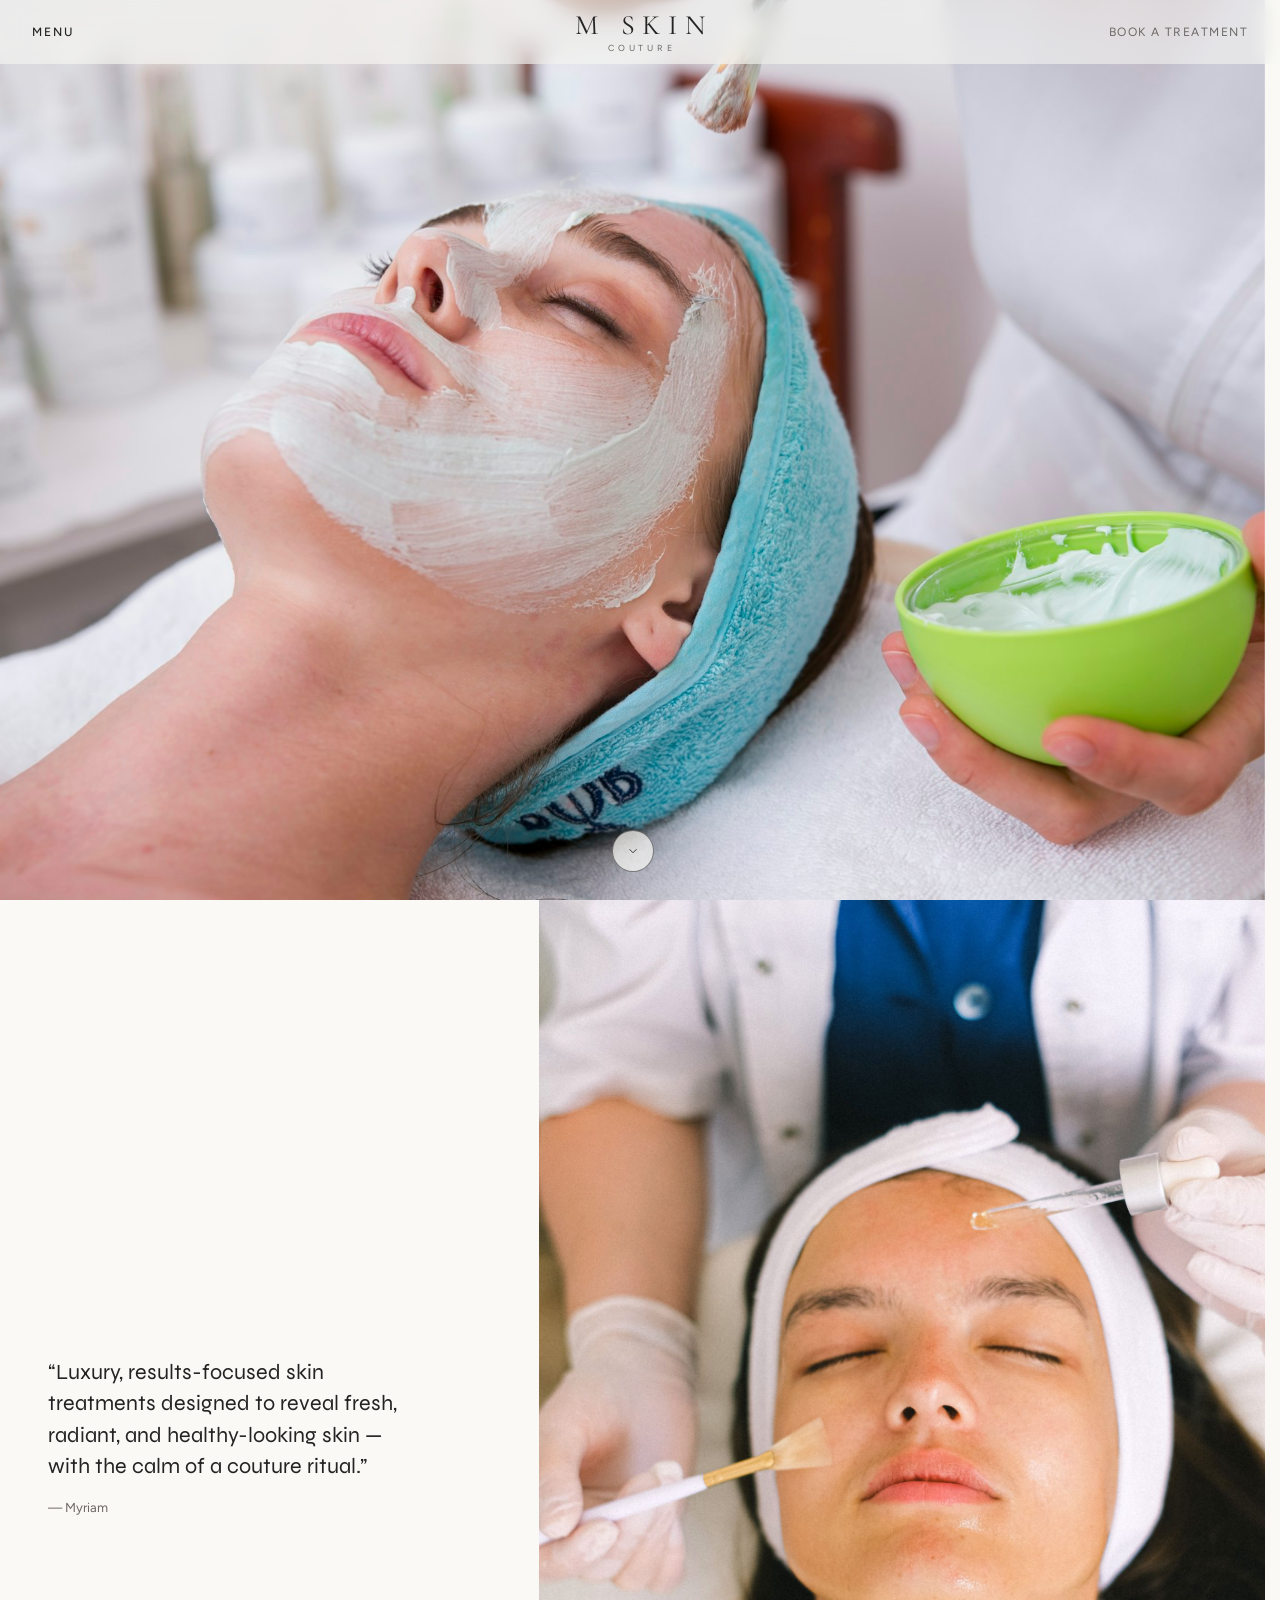
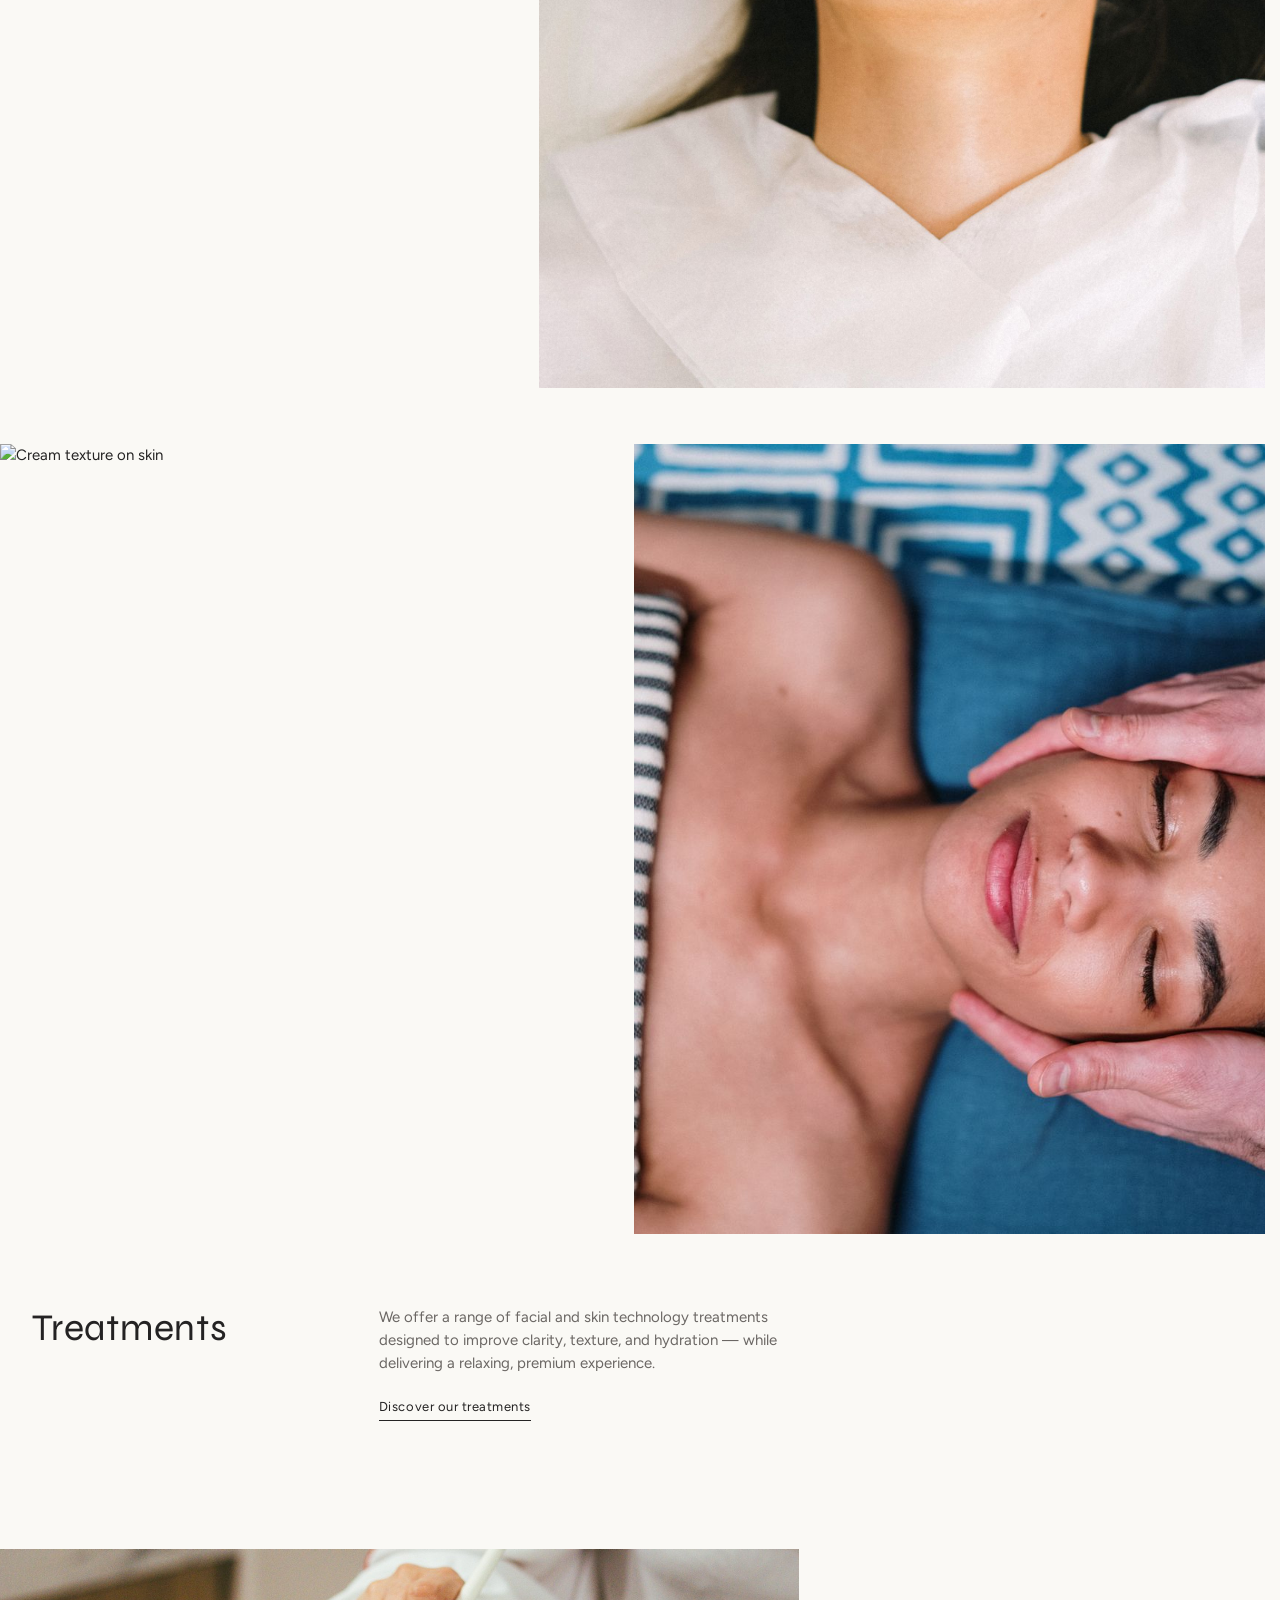
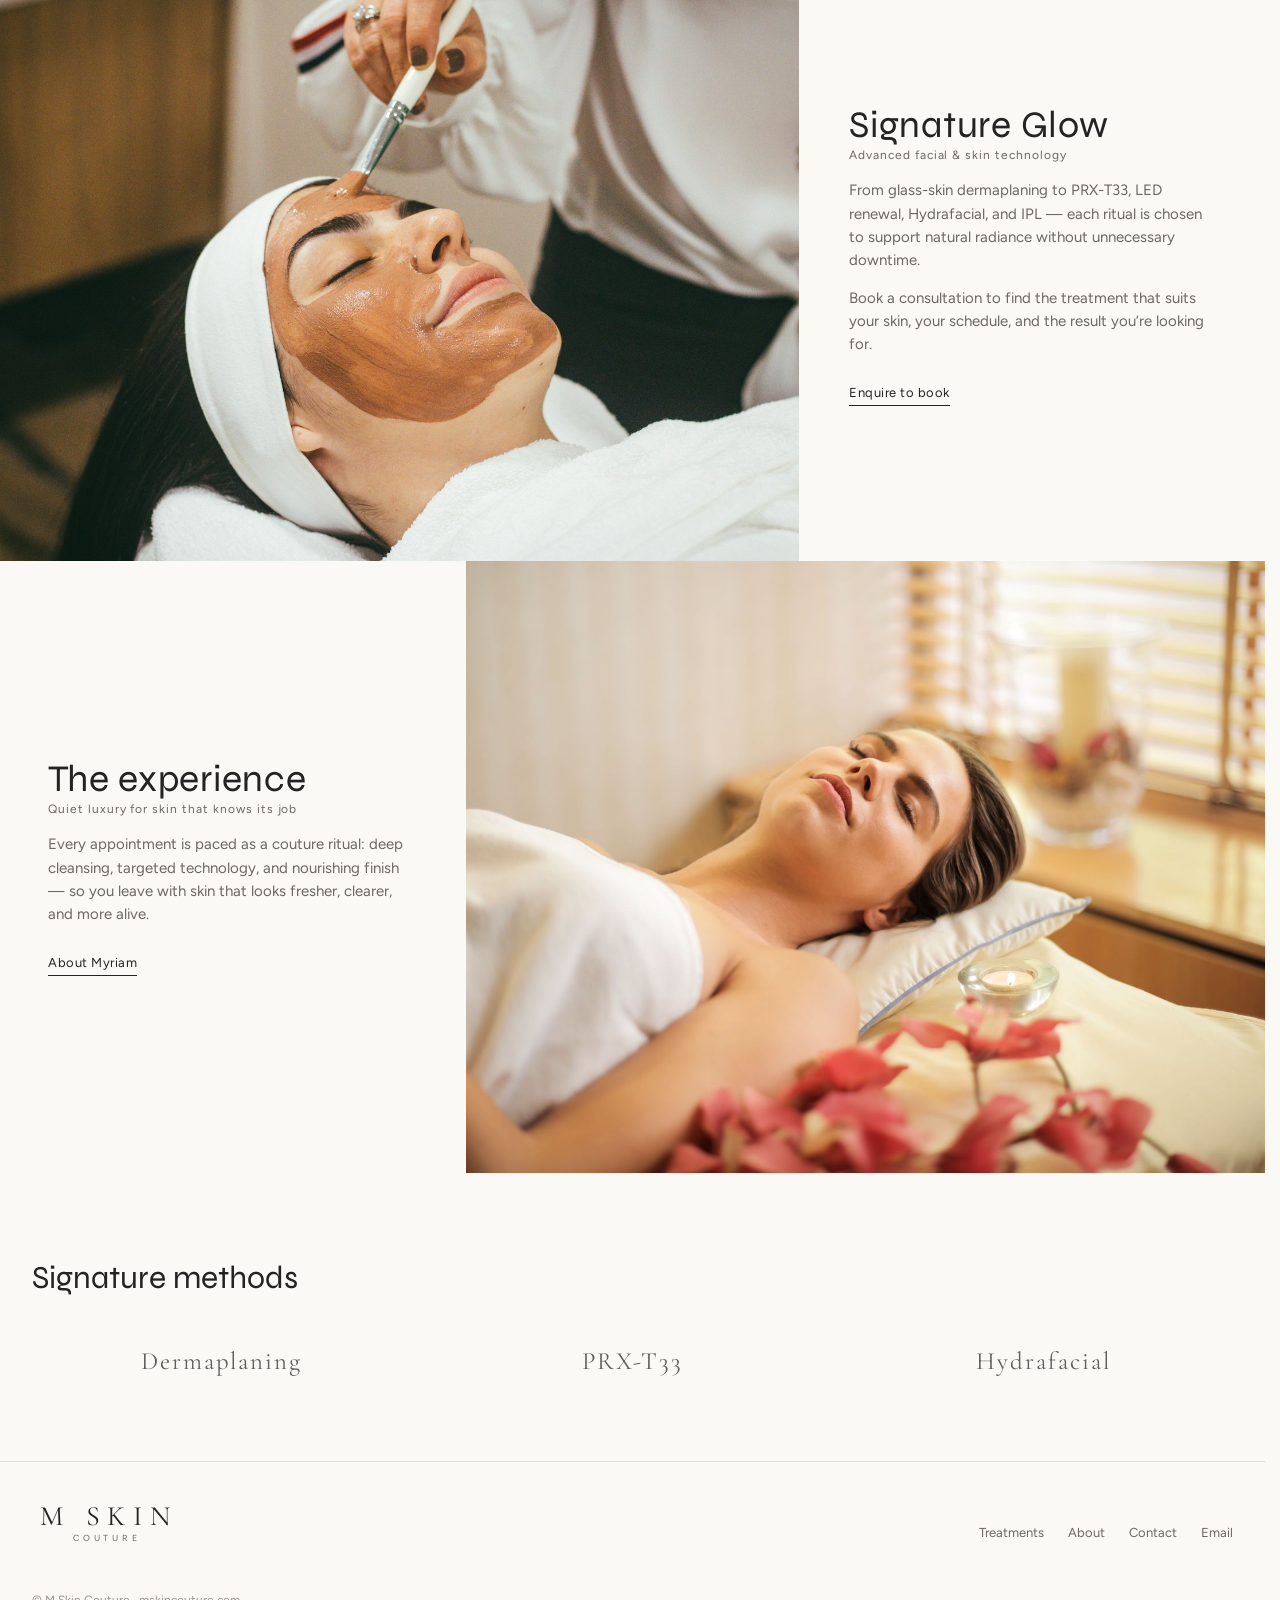
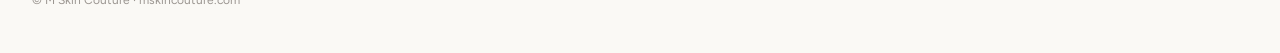
==== index.html @ b3791179 "Build M Skin Couture site inspired by Minimal by Hadda Editorial multi-page site for Myriam’s treatm" ====
<!DOCTYPE html>
<html lang="en">
  <head>
    <meta charset="utf-8" />
    <meta name="viewport" content="width=device-width, initial-scale=1" />
    <title>M Skin Couture — Signature Glow & Skin Rejuvenation</title>
    <meta
      name="description"
      content="Luxury, results-focused skin treatments by Myriam. Advanced facial and skin technology for fresh, radiant, healthy-looking skin."
    />
    <link rel="preconnect" href="https://fonts.googleapis.com" />
    <link rel="preconnect" href="https://fonts.gstatic.com" crossorigin />
    <link
      href="https://fonts.googleapis.com/css2?family=Cormorant+Garamond:wght@400;500&family=Figtree:wght@300;400;500;600&family=Syne:wght@400;500&display=swap"
      rel="stylesheet"
    />
    <link rel="stylesheet" href="/css/styles.css" />
  </head>
  <body data-page="home">
    <header class="site-header is-over-hero">
      <div class="header-left">
        <button class="menu-toggle" type="button" aria-expanded="false" aria-controls="site-nav">
          Menu
        </button>
      </div>
      <a class="logo" href="/" aria-label="M Skin Couture home">
        <span class="logo-main">M Skin</span>
        <span class="logo-sub">Couture</span>
      </a>
      <div class="header-right">
        <a class="header-link" href="/contact.html">Book <span>a treatment</span></a>
      </div>
    </header>

    <nav id="site-nav" class="nav-overlay" aria-label="Primary">
      <ul class="nav-list">
        <li><a href="/treatments.html">Treatments</a></li>
        <li><a href="/about.html">About</a></li>
        <li><a href="/contact.html">Bookings and Contact</a></li>
      </ul>
    </nav>

    <main>
      <section class="hero" aria-label="Hero">
        <div class="hero-media">
          <img
            src="/images/hero.jpg"
            alt="Facial mask treatment in soft natural light"
            width="1800"
            height="1200"
            fetchpriority="high"
          />
        </div>
        <a class="hero-scroll" href="#intro" aria-label="Scroll to content">
          <svg viewBox="0 0 24 24" fill="none" stroke="currentColor" stroke-width="1.5" aria-hidden="true">
            <path d="M6 9l6 6 6-6" />
          </svg>
        </a>
      </section>

      <section id="intro" class="split-quote">
        <div class="quote-panel reveal">
          <p class="quote-text">
            “Luxury, results-focused skin treatments designed to reveal fresh, radiant, and
            healthy-looking skin — with the calm of a couture ritual.”
          </p>
          <p class="quote-attr">— Myriam</p>
        </div>
        <div class="media-panel">
          <img src="/images/duo-a.jpg" alt="Serum and brush facial treatment" width="1600" height="2400" loading="lazy" />
        </div>
      </section>

      <section class="section-tight">
        <div class="duo reveal">
          <img src="/images/duo-b.jpg" alt="Cream texture on skin" width="1600" height="2397" loading="lazy" />
          <img src="/images/massage-face.jpg" alt="Facial massage close-up" width="1600" height="1067" loading="lazy" />
        </div>
        <div class="promo-text">
          <h2 class="reveal">Treatments</h2>
          <div class="promo-copy reveal reveal-delay-1">
            <p>
              We offer a range of facial and skin technology treatments designed to improve clarity,
              texture, and hydration — while delivering a relaxing, premium experience.
            </p>
            <a class="text-link" href="/treatments.html">Discover our treatments</a>
          </div>
        </div>
      </section>

      <section class="feature-row">
        <div class="media-fill">
          <img src="/images/peel.jpg" alt="Glow facial mask application" width="1600" height="1067" loading="lazy" />
        </div>
        <div class="feature-copy reveal">
          <h2 class="section-title">Signature Glow</h2>
          <p class="feature-kicker">Advanced facial &amp; skin technology</p>
          <p>
            From glass-skin dermaplaning to PRX-T33, LED renewal, Hydrafacial, and IPL — each ritual
            is chosen to support natural radiance without unnecessary downtime.
          </p>
          <p>
            Book a consultation to find the treatment that suits your skin, your schedule, and the
            result you’re looking for.
          </p>
          <a class="text-link" href="/contact.html">Enquire to book</a>
        </div>
      </section>

      <section class="feature-row reverse">
        <div class="feature-copy reveal">
          <h2 class="section-title">The experience</h2>
          <p class="feature-kicker">Quiet luxury for skin that knows its job</p>
          <p>
            Every appointment is paced as a couture ritual: deep cleansing, targeted technology, and
            nourishing finish — so you leave with skin that looks fresher, clearer, and more alive.
          </p>
          <a class="text-link" href="/about.html">About Myriam</a>
        </div>
        <div class="media-fill">
          <img src="/images/calm.jpg" alt="Relaxed moment before treatment" width="1600" height="1067" loading="lazy" />
        </div>
      </section>

      <section class="as-seen">
        <h2 class="reveal">Signature methods</h2>
        <div class="press-row reveal reveal-delay-1">
          <div class="press-item">Dermaplaning</div>
          <div class="press-item">PRX-T33</div>
          <div class="press-item">Hydrafacial</div>
        </div>
      </section>
    </main>

    <footer class="site-footer">
      <a class="logo" href="/">
        <span class="logo-main">M Skin</span>
        <span class="logo-sub">Couture</span>
      </a>
      <div class="footer-links">
        <a href="/treatments.html">Treatments</a>
        <a href="/about.html">About</a>
        <a href="/contact.html">Contact</a>
        <a href="mailto:myriam.bentaou@hotmail.co.uk">Email</a>
      </div>
      <p class="footer-note">© M Skin Couture · mskincouture.com</p>
    </footer>

    <script src="/js/main.js"></script>
  </body>
</html>
---- css/styles.css ----
/* M Skin Couture — editorial luxury, inspired by Minimal by Hadda */

:root {
  --bg: #faf9f5;
  --bg-soft: #f3f1eb;
  --ink: #242323;
  --ink-muted: #6b6764;
  --ink-faint: #9a9590;
  --line: rgba(36, 35, 35, 0.12);
  --champagne: #b8a590;
  --header-h: 64px;
  --page-pad: clamp(1.25rem, 3vw, 2rem);
  --ease: cubic-bezier(0.22, 1, 0.36, 1);
  --font-display: "Syne", system-ui, sans-serif;
  --font-body: "Figtree", system-ui, sans-serif;
  --font-logo: "Cormorant Garamond", Georgia, serif;
}

*,
*::before,
*::after {
  box-sizing: border-box;
}

html {
  scroll-behavior: smooth;
  scrollbar-gutter: stable;
}

body {
  margin: 0;
  min-height: 100svh;
  display: flex;
  flex-direction: column;
  background: var(--bg);
  color: var(--ink);
  font-family: var(--font-body);
  font-weight: 400;
  font-size: 15px;
  line-height: 1.55;
  -webkit-font-smoothing: antialiased;
  text-rendering: optimizeLegibility;
}

main {
  flex: 1;
}

img {
  display: block;
  max-width: 100%;
  height: auto;
}

a {
  color: inherit;
  text-decoration: none;
}

button {
  font: inherit;
  color: inherit;
  background: none;
  border: 0;
  padding: 0;
  cursor: pointer;
}

ul {
  list-style: none;
  margin: 0;
  padding: 0;
}

.sr-only {
  position: absolute;
  width: 1px;
  height: 1px;
  padding: 0;
  margin: -1px;
  overflow: hidden;
  clip: rect(0, 0, 0, 0);
  border: 0;
}

/* —— Header —— */
.site-header {
  position: fixed;
  inset: 0 0 auto;
  z-index: 100;
  height: var(--header-h);
  display: grid;
  grid-template-columns: 1fr auto 1fr;
  align-items: center;
  padding: 0 var(--page-pad);
  background: rgba(250, 249, 245, 0.88);
  backdrop-filter: blur(10px);
  -webkit-backdrop-filter: blur(10px);
  transition: background 0.4s var(--ease), box-shadow 0.4s var(--ease);
}

.site-header.is-over-hero {
  background: rgba(250, 249, 245, 0.55);
}

.header-left {
  justify-self: start;
}

.header-right {
  justify-self: end;
  display: flex;
  align-items: center;
  gap: 1rem;
}

.menu-toggle {
  font-size: 12px;
  letter-spacing: 0.18em;
  text-transform: uppercase;
  font-weight: 500;
  transition: opacity 0.25s;
}

.menu-toggle:hover {
  opacity: 0.55;
}

.logo {
  display: flex;
  flex-direction: column;
  align-items: center;
  text-align: center;
  line-height: 1;
}

.logo-main {
  font-family: var(--font-logo);
  font-size: clamp(1.35rem, 2.4vw, 1.75rem);
  font-weight: 400;
  letter-spacing: 0.28em;
  text-indent: 0.28em;
  text-transform: uppercase;
}

.logo-sub {
  font-family: var(--font-body);
  font-size: 0.55rem;
  letter-spacing: 0.42em;
  text-indent: 0.42em;
  text-transform: uppercase;
  margin-top: 0.28rem;
  color: var(--ink-muted);
}

.header-link {
  font-size: 12px;
  letter-spacing: 0.12em;
  text-transform: uppercase;
  color: var(--ink-muted);
  transition: color 0.25s;
}

.header-link:hover {
  color: var(--ink);
}

/* —— Fullscreen menu —— */
.nav-overlay {
  position: fixed;
  inset: 0;
  z-index: 90;
  display: grid;
  place-items: center;
  background: rgba(250, 249, 245, 0.92);
  backdrop-filter: blur(18px);
  -webkit-backdrop-filter: blur(18px);
  opacity: 0;
  visibility: hidden;
  transition: opacity 0.45s var(--ease), visibility 0.45s;
}

.nav-overlay.is-open {
  opacity: 1;
  visibility: visible;
}

.nav-list {
  display: flex;
  flex-direction: column;
  align-items: center;
  gap: clamp(1.25rem, 3vw, 1.75rem);
}

.nav-list a {
  font-family: var(--font-display);
  font-size: clamp(1.75rem, 5vw, 2.5rem);
  font-weight: 400;
  letter-spacing: 0.04em;
  opacity: 0;
  transform: translateY(12px);
  transition: opacity 0.45s var(--ease), transform 0.45s var(--ease), color 0.25s;
}

.nav-overlay.is-open .nav-list a {
  opacity: 1;
  transform: none;
}

.nav-overlay.is-open .nav-list a:nth-child(1) { transition-delay: 0.05s; }
.nav-overlay.is-open .nav-list a:nth-child(2) { transition-delay: 0.1s; }
.nav-overlay.is-open .nav-list a:nth-child(3) { transition-delay: 0.15s; }
.nav-overlay.is-open .nav-list a:nth-child(4) { transition-delay: 0.2s; }

.nav-list a:hover {
  color: var(--champagne);
}

body.menu-open {
  overflow: hidden;
}

/* —— Hero —— */
.hero {
  position: relative;
  min-height: 100svh;
  display: flex;
  align-items: stretch;
  overflow: hidden;
}

.hero-media {
  position: absolute;
  inset: 0;
}

.hero-media img {
  width: 100%;
  height: 100%;
  object-fit: cover;
  object-position: center 30%;
  transform: scale(1.04);
  animation: heroIn 1.8s var(--ease) forwards;
}

@keyframes heroIn {
  to { transform: scale(1); }
}

.hero-scroll {
  position: absolute;
  left: 50%;
  bottom: 1.75rem;
  transform: translateX(-50%);
  width: 42px;
  height: 42px;
  border: 1.5px solid rgba(36, 35, 35, 0.55);
  background: rgba(250, 249, 245, 0.72);
  border-radius: 50%;
  display: grid;
  place-items: center;
  color: var(--ink);
  animation: bob 2.4s ease-in-out infinite;
  transition: opacity 0.3s, background 0.3s;
}

.hero-scroll:hover {
  opacity: 0.7;
}

.hero-scroll svg {
  width: 14px;
  height: 14px;
}

@keyframes bob {
  0%, 100% { transform: translate(-50%, 0); }
  50% { transform: translate(-50%, 6px); }
}

/* —— Editorial grids —— */
.section {
  padding: clamp(3.5rem, 8vw, 6rem) 0;
}

.section-tight {
  padding: clamp(2rem, 5vw, 3.5rem) 0;
}

.page-pad {
  padding-left: var(--page-pad);
  padding-right: var(--page-pad);
}

.page-top {
  padding-top: calc(var(--header-h) + clamp(2rem, 5vw, 3.5rem));
}

.split-quote {
  display: grid;
  grid-template-columns: 1fr 1.35fr;
  gap: 2px;
  min-height: min(72vh, 720px);
}

.split-quote .quote-panel {
  background: var(--bg);
  display: flex;
  flex-direction: column;
  justify-content: center;
  padding: clamp(1.5rem, 4vw, 3rem);
}

.quote-text {
  font-family: var(--font-display);
  font-size: clamp(1.05rem, 2.2vw, 1.35rem);
  font-weight: 400;
  line-height: 1.45;
  max-width: 28ch;
  margin: 0;
}

.quote-attr {
  margin-top: 1rem;
  font-size: 13px;
  color: var(--ink-muted);
}

.split-quote .media-panel,
.media-fill {
  overflow: hidden;
  background: var(--bg-soft);
}

.split-quote .media-panel img,
.media-fill img {
  width: 100%;
  height: 100%;
  object-fit: cover;
  min-height: 320px;
}

.duo {
  display: grid;
  grid-template-columns: 1fr 1fr;
  gap: 2px;
}

.duo img {
  width: 100%;
  aspect-ratio: 4 / 5;
  object-fit: cover;
}

.promo-text {
  display: grid;
  grid-template-columns: minmax(140px, 0.35fr) 1fr;
  gap: clamp(1.5rem, 4vw, 3rem);
  align-items: start;
  padding: clamp(2.5rem, 6vw, 4.5rem) var(--page-pad);
}

.promo-text h2,
.section-title {
  font-family: var(--font-display);
  font-size: clamp(1.75rem, 3.5vw, 2.35rem);
  font-weight: 400;
  letter-spacing: 0.02em;
  margin: 0;
  line-height: 1.15;
}

.promo-copy {
  max-width: 42ch;
}

.promo-copy p {
  margin: 0 0 1.25rem;
  color: var(--ink-muted);
}

.text-link {
  display: inline-block;
  font-size: 13px;
  letter-spacing: 0.04em;
  border-bottom: 1px solid currentColor;
  padding-bottom: 2px;
  transition: opacity 0.25s, color 0.25s;
}

.text-link:hover {
  opacity: 0.55;
}

.feature-row {
  display: grid;
  grid-template-columns: 1.55fr 0.9fr;
  gap: 2px;
  min-height: min(68vh, 640px);
}

.feature-row.reverse {
  grid-template-columns: 0.9fr 1.55fr;
}

.feature-copy {
  background: var(--bg);
  padding: clamp(1.75rem, 4vw, 3rem);
  display: flex;
  flex-direction: column;
  justify-content: center;
}

.feature-kicker {
  font-size: 12px;
  letter-spacing: 0.08em;
  color: var(--ink-faint);
  margin: 0.35rem 0 1.25rem;
}

.feature-copy p {
  margin: 0 0 0.9rem;
  color: var(--ink-muted);
  max-width: 38ch;
}

.feature-copy .text-link {
  margin-top: 0.75rem;
  align-self: flex-start;
}

/* —— As seen / footer —— */
.as-seen {
  padding: clamp(3rem, 7vw, 5rem) var(--page-pad);
}

.as-seen h2 {
  font-family: var(--font-display);
  font-size: clamp(1.5rem, 3vw, 2rem);
  font-weight: 400;
  margin: 0 0 2.5rem;
}

.press-row {
  display: grid;
  grid-template-columns: repeat(3, 1fr);
  gap: 2rem;
  align-items: center;
}

.press-item {
  font-family: var(--font-logo);
  font-size: clamp(1.1rem, 2.2vw, 1.55rem);
  letter-spacing: 0.08em;
  text-align: center;
  color: var(--ink);
  opacity: 0.72;
}

.site-footer {
  display: flex;
  flex-wrap: wrap;
  justify-content: space-between;
  align-items: flex-end;
  gap: 1.5rem;
  padding: 2.5rem var(--page-pad) 2rem;
  border-top: 1px solid var(--line);
  margin-top: auto;
}

.footer-links {
  display: flex;
  flex-wrap: wrap;
  gap: 1rem 1.5rem;
}

.footer-links a {
  font-size: 13px;
  color: var(--ink-muted);
  transition: color 0.25s;
}

.footer-links a:hover {
  color: var(--ink);
}

.footer-note {
  width: 100%;
  margin-top: 1.5rem;
  font-size: 12px;
  color: var(--ink-faint);
}

/* —— Inner pages —— */
.page-intro {
  display: grid;
  grid-template-columns: minmax(160px, 0.4fr) 1fr;
  gap: clamp(1.5rem, 4vw, 3rem);
  margin-bottom: clamp(2.5rem, 6vw, 4rem);
}

.page-intro h1 {
  font-family: var(--font-display);
  font-size: clamp(2rem, 4vw, 2.75rem);
  font-weight: 400;
  margin: 0;
  letter-spacing: 0.02em;
}

.page-intro-copy {
  max-width: 48ch;
  color: var(--ink-muted);
}

.page-intro-copy p {
  margin: 0 0 1rem;
}

.anchor-nav {
  display: flex;
  flex-wrap: wrap;
  gap: 0.75rem 1.25rem;
  margin-bottom: clamp(2rem, 5vw, 3.5rem);
  padding-bottom: 1.25rem;
  border-bottom: 1px solid var(--line);
}

.anchor-nav a {
  font-size: 13px;
  color: var(--ink-muted);
  transition: color 0.25s;
}

.anchor-nav a:hover {
  color: var(--ink);
}

.treatment {
  display: grid;
  grid-template-columns: 1.2fr 0.9fr;
  gap: clamp(1.5rem, 4vw, 3rem);
  align-items: start;
  padding: clamp(2.5rem, 6vw, 4rem) 0;
  border-bottom: 1px solid var(--line);
  scroll-margin-top: calc(var(--header-h) + 1.5rem);
}

.treatment:nth-child(even) {
  grid-template-columns: 0.9fr 1.2fr;
}

.treatment:nth-child(even) .treatment-media {
  order: 2;
}

.treatment:nth-child(even) .treatment-body {
  order: 1;
}

.treatment-media {
  display: grid;
  grid-template-columns: 1fr 1fr;
  gap: 2px;
}

.treatment-media.single {
  grid-template-columns: 1fr;
}

.treatment-media img {
  width: 100%;
  aspect-ratio: 4 / 5;
  object-fit: cover;
}

.treatment-media.single img {
  aspect-ratio: 16 / 11;
}

.treatment-body h2 {
  font-family: var(--font-display);
  font-size: clamp(1.35rem, 2.5vw, 1.75rem);
  font-weight: 400;
  margin: 0 0 0.5rem;
  letter-spacing: 0.01em;
  font-variant-numeric: lining-nums;
}

.treatment-duration {
  font-size: 14px;
  font-weight: 600;
  margin: 0 0 1.15rem;
}

.treatment-body p {
  margin: 0 0 0.9rem;
  color: var(--ink-muted);
  max-width: 48ch;
}

.about-layout {
  display: grid;
  grid-template-columns: 0.95fr 1.05fr;
  gap: clamp(1.5rem, 4vw, 3.5rem);
  align-items: start;
}

.about-layout img {
  width: 100%;
  aspect-ratio: 4 / 5;
  object-fit: cover;
}

.about-copy h1 {
  font-family: var(--font-display);
  font-size: clamp(2rem, 4vw, 2.75rem);
  font-weight: 400;
  margin: 0 0 1.5rem;
}

.about-copy p {
  margin: 0 0 1.1rem;
  color: var(--ink-muted);
  max-width: 48ch;
}

/* —— Contact —— */
.contact-layout {
  display: grid;
  grid-template-columns: 0.85fr 1.15fr;
  gap: clamp(2rem, 5vw, 4rem);
  align-items: start;
}

.contact-layout h1 {
  font-family: var(--font-display);
  font-size: clamp(2rem, 4vw, 2.75rem);
  font-weight: 400;
  margin: 0 0 1.25rem;
}

.contact-meta {
  color: var(--ink-muted);
  margin: 0 0 0.5rem;
}

.contact-meta a {
  border-bottom: 1px solid transparent;
  transition: border-color 0.25s;
}

.contact-meta a:hover {
  border-color: currentColor;
}

.contact-form {
  display: grid;
  gap: 1.75rem;
}

.form-row {
  display: grid;
  grid-template-columns: 1fr 1fr;
  gap: 1.5rem;
}

.field {
  position: relative;
  display: flex;
  flex-direction: column;
  gap: 0.65rem;
}

.field label {
  display: block;
  font-size: 12px;
  letter-spacing: 0.06em;
  text-transform: uppercase;
  color: var(--ink-faint);
}

.field input,
.field textarea {
  width: 100%;
  border: 0;
  border-bottom: 1px solid var(--line);
  background: transparent;
  padding: 0.55rem 0;
  font: inherit;
  color: var(--ink);
  outline: none;
  resize: vertical;
  transition: border-color 0.25s;
}

.field input:focus,
.field textarea:focus {
  border-color: var(--ink);
}

.form-actions {
  display: flex;
  justify-content: flex-end;
  padding-top: 0.5rem;
}

.submit-link {
  font-size: 14px;
  letter-spacing: 0.08em;
  text-transform: uppercase;
  border-bottom: 1px solid currentColor;
  padding-bottom: 3px;
  transition: opacity 0.25s;
}

.submit-link:hover {
  opacity: 0.55;
}

.form-note {
  font-size: 13px;
  color: var(--ink-faint);
  margin: 0;
}

.form-success {
  display: none;
  padding: 1.25rem 0;
  color: var(--ink-muted);
}

.contact-form.is-sent .form-fields {
  display: none;
}

.contact-form.is-sent .form-success {
  display: block;
}

/* —— Reveal motion —— */
.reveal {
  opacity: 0;
  transform: translateY(18px);
  transition: opacity 0.8s var(--ease), transform 0.8s var(--ease);
}

.reveal.is-in {
  opacity: 1;
  transform: none;
}

.reveal-delay-1 { transition-delay: 0.1s; }
.reveal-delay-2 { transition-delay: 0.2s; }
.reveal-delay-3 { transition-delay: 0.3s; }

/* —— Responsive —— */
@media (max-width: 900px) {
  .split-quote,
  .feature-row,
  .feature-row.reverse,
  .promo-text,
  .page-intro,
  .about-layout,
  .contact-layout,
  .treatment,
  .treatment:nth-child(even) {
    grid-template-columns: 1fr;
  }

  .treatment:nth-child(even) .treatment-media,
  .treatment:nth-child(even) .treatment-body {
    order: initial;
  }

  .split-quote {
    min-height: 0;
  }

  .split-quote .media-panel img {
    min-height: 420px;
    aspect-ratio: 4 / 5;
  }

  .feature-row {
    min-height: 0;
  }

  .feature-row .media-fill img {
    min-height: 360px;
    aspect-ratio: 4 / 5;
  }

  .duo img {
    aspect-ratio: 3 / 4;
  }

  .press-row {
    grid-template-columns: 1fr;
    gap: 1.25rem;
  }

  .form-row {
    grid-template-columns: 1fr;
  }

  .site-footer {
    flex-direction: column;
    align-items: flex-start;
  }
}

@media (max-width: 560px) {
  .treatment-media {
    grid-template-columns: 1fr;
  }

  .header-link span {
    display: none;
  }
}
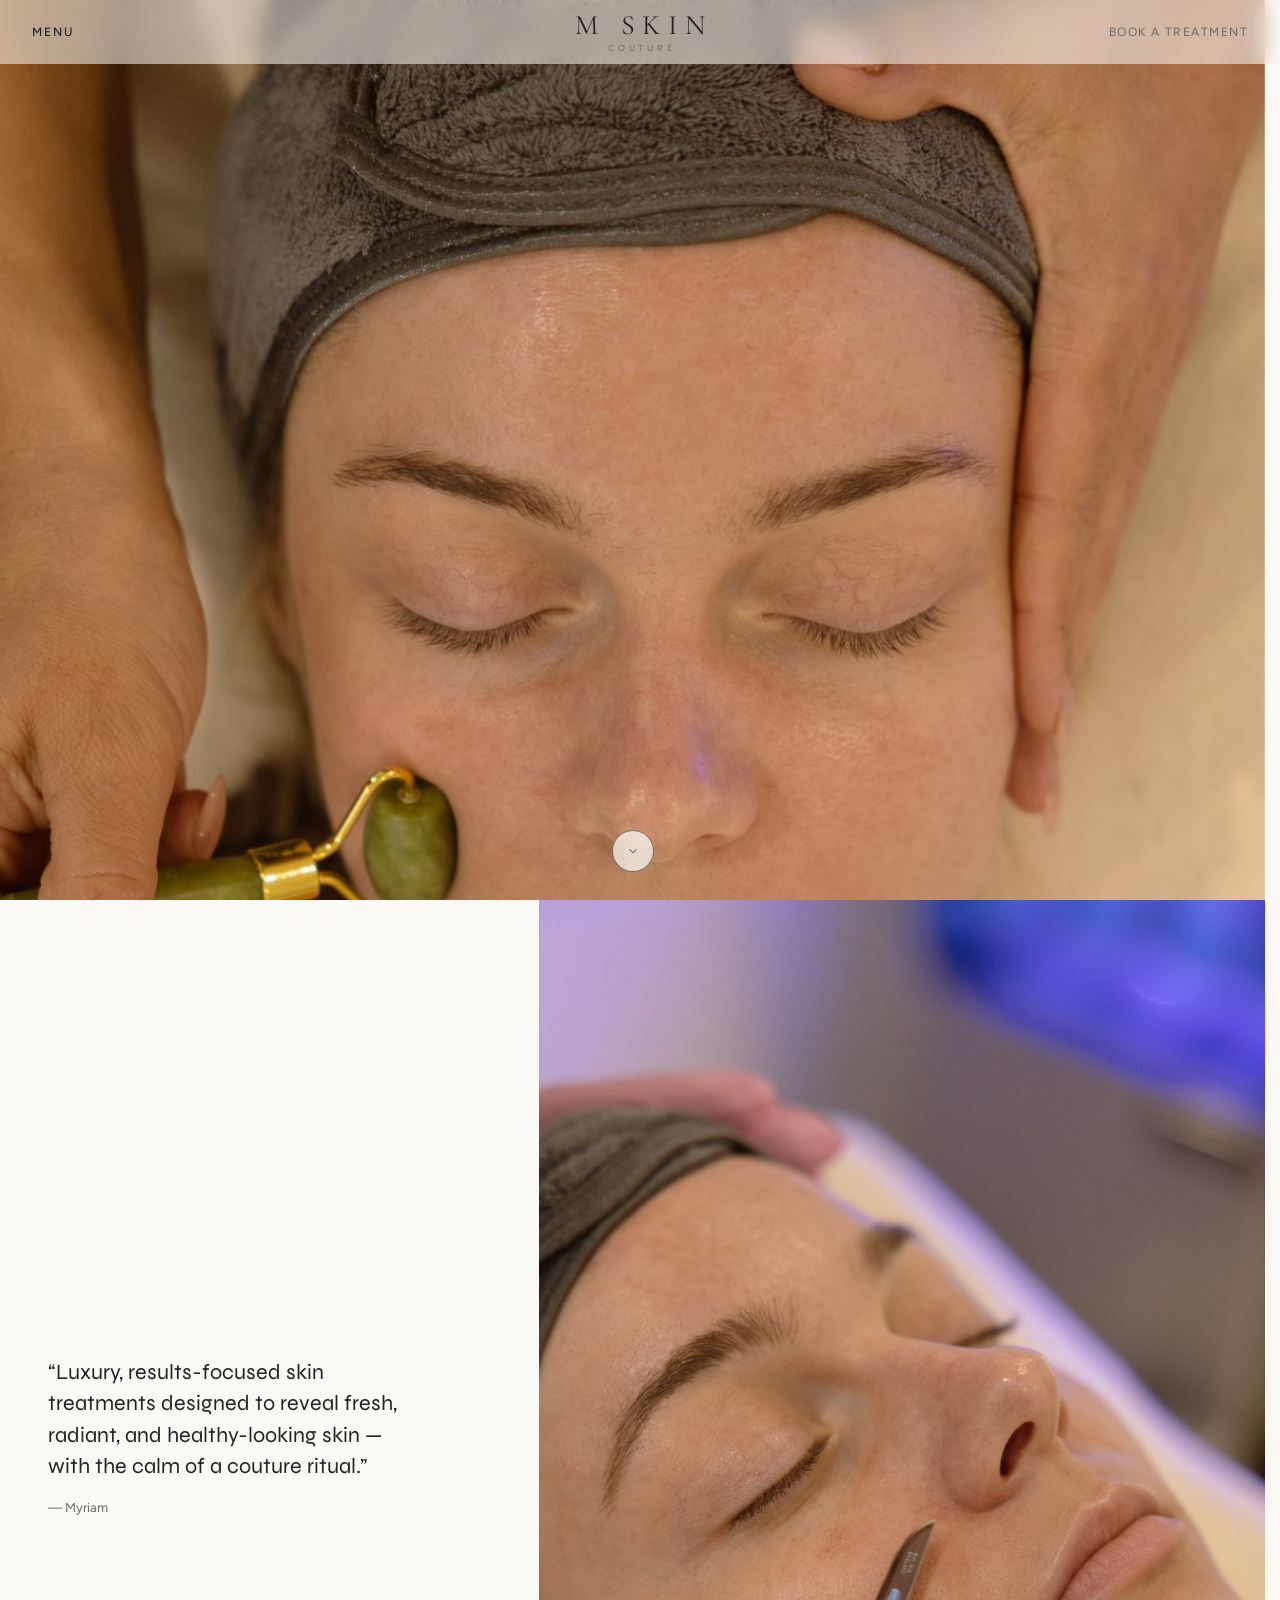
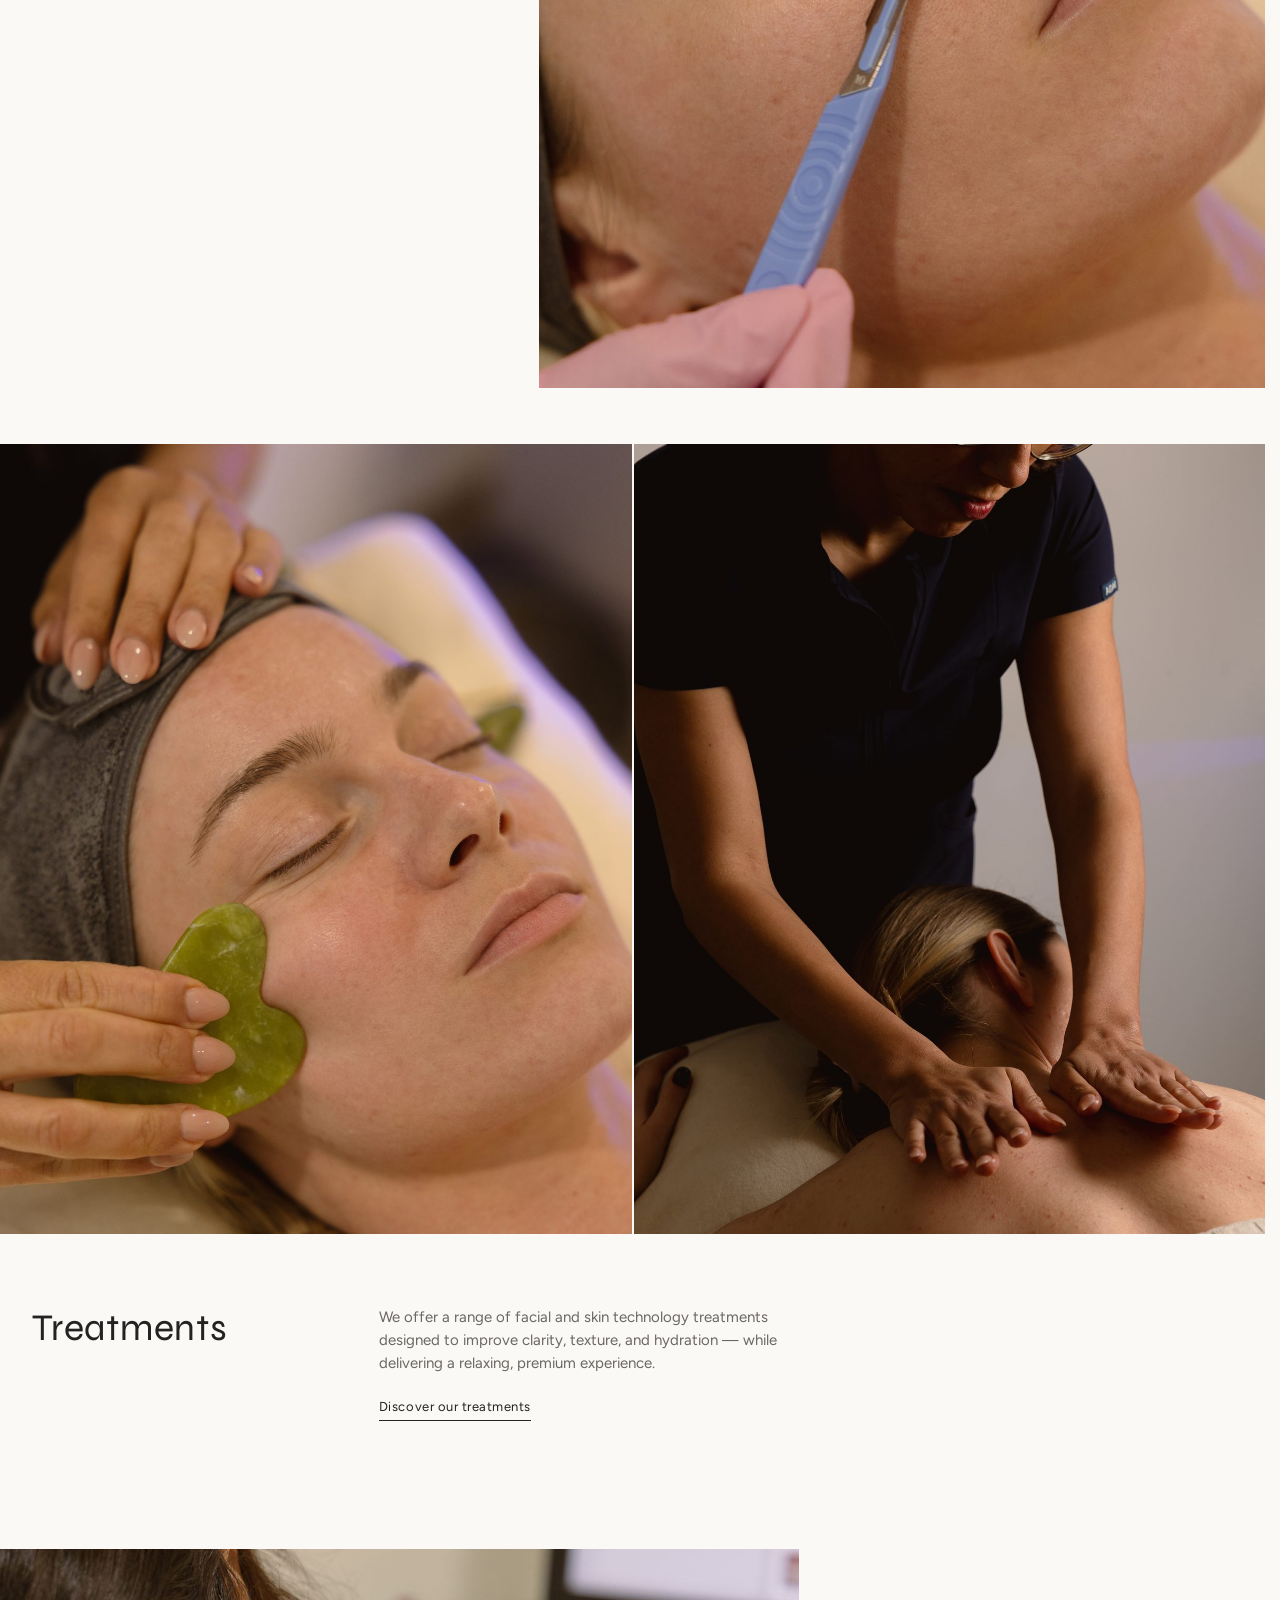
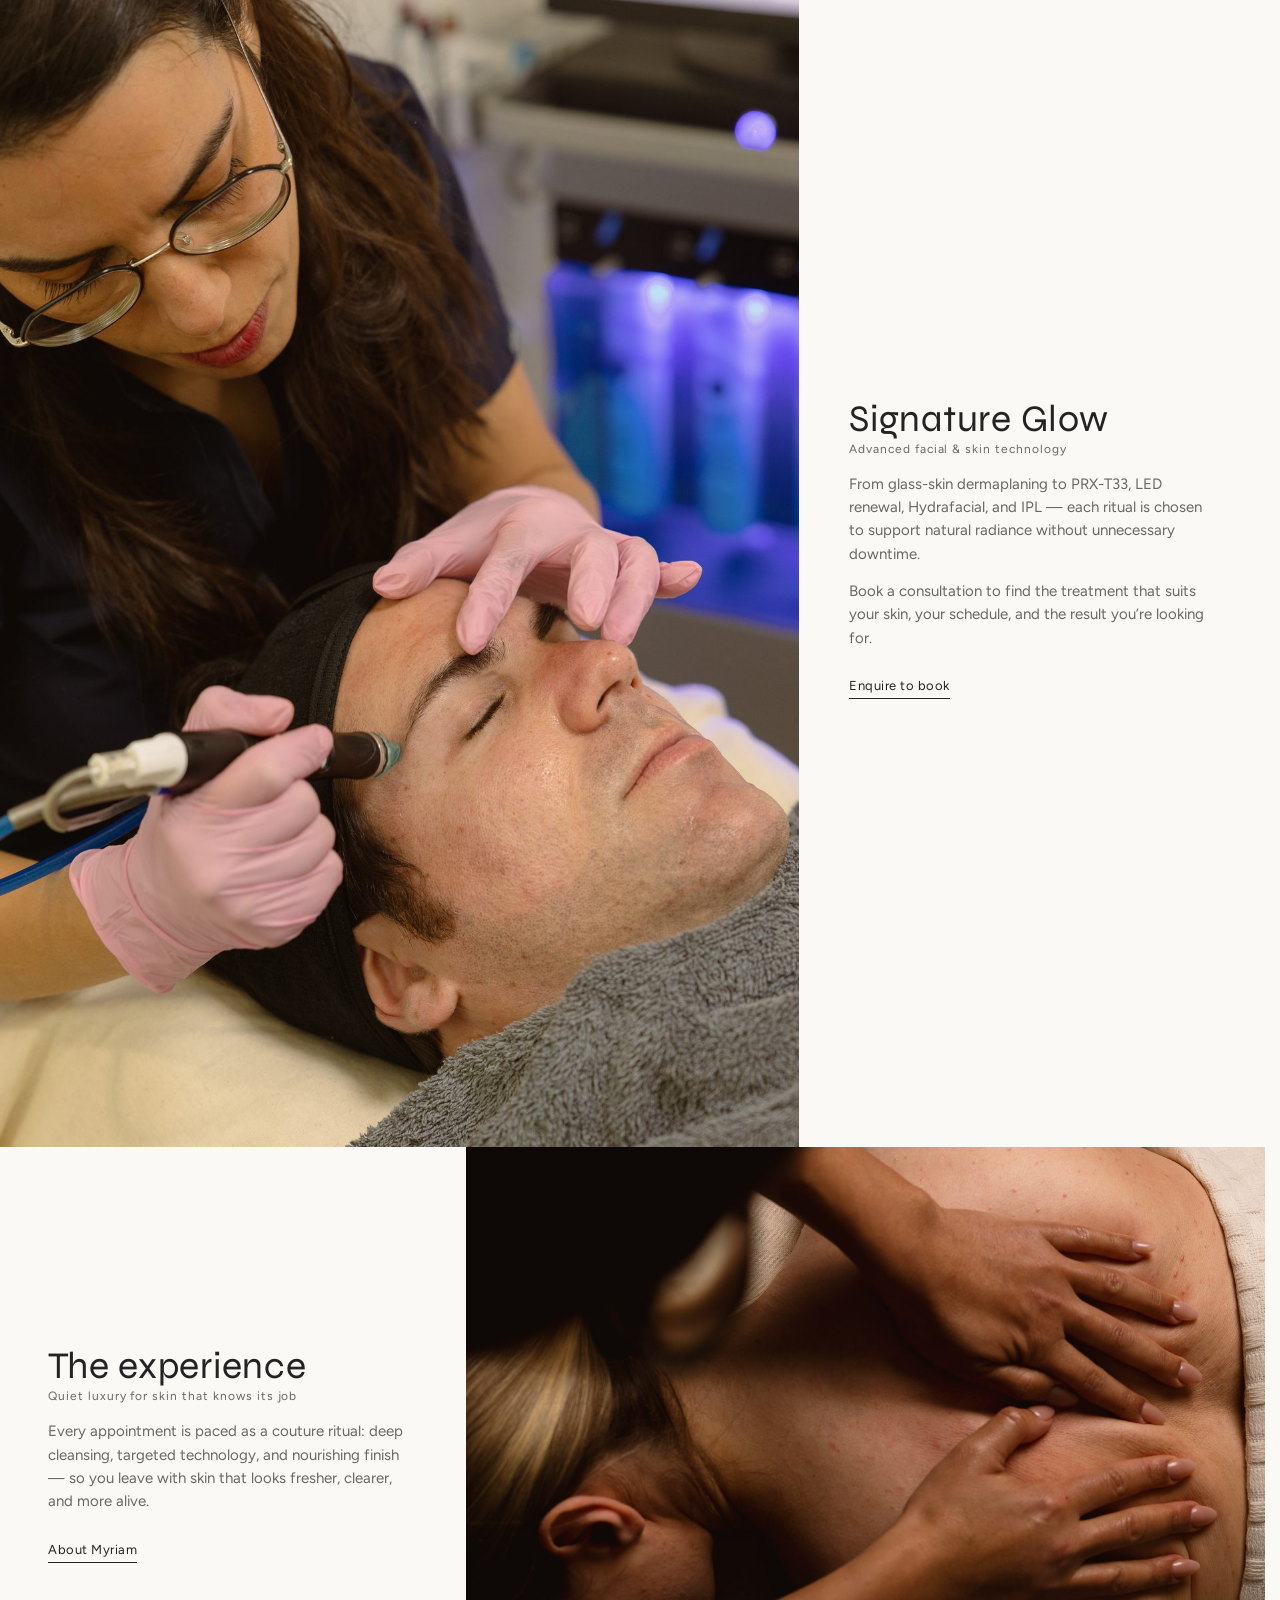
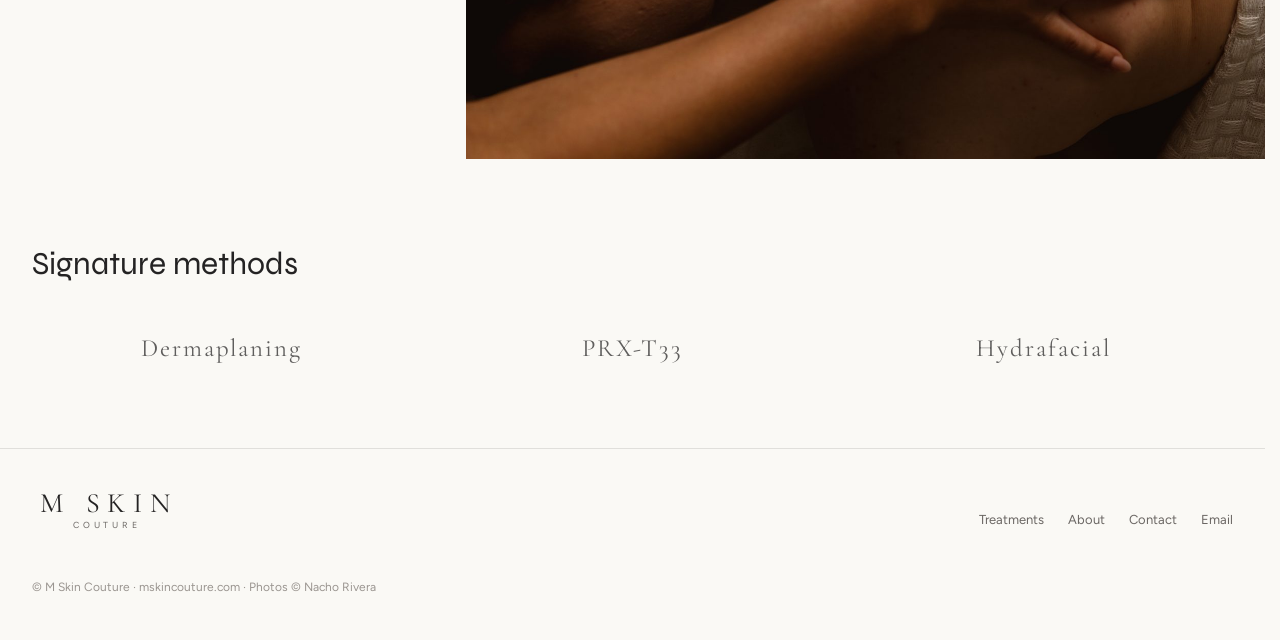
==== commit 711ef94d: "Replace stock photos with Nacho Rivera client photography Pulls the shared Drive set into images/, m" ====
--- a/index.html
+++ b/index.html
@@ -45,7 +45,7 @@
         <div class="hero-media">
           <img
             src="/images/hero.jpg"
-            alt="Facial mask treatment in soft natural light"
+            alt="Jade roller facial treatment by M Skin Couture"
             width="1800"
             height="1200"
             fetchpriority="high"
@@ -67,14 +67,14 @@
           <p class="quote-attr">— Myriam</p>
         </div>
         <div class="media-panel">
-          <img src="/images/duo-a.jpg" alt="Serum and brush facial treatment" width="1600" height="2400" loading="lazy" />
+          <img src="/images/duo-a.jpg" alt="Dermaplaning treatment close-up" width="1200" height="1800" loading="lazy" />
         </div>
       </section>
 
       <section class="section-tight">
         <div class="duo reveal">
-          <img src="/images/duo-b.jpg" alt="Cream texture on skin" width="1600" height="2397" loading="lazy" />
-          <img src="/images/massage-face.jpg" alt="Facial massage close-up" width="1600" height="1067" loading="lazy" />
+          <img src="/images/duo-b.jpg" alt="Gua sha facial sculpting" width="1200" height="1800" loading="lazy" />
+          <img src="/images/massage-face.jpg" alt="Myriam performing a treatment" width="1200" height="1800" loading="lazy" />
         </div>
         <div class="promo-text">
           <h2 class="reveal">Treatments</h2>
@@ -90,7 +90,7 @@
 
       <section class="feature-row">
         <div class="media-fill">
-          <img src="/images/peel.jpg" alt="Glow facial mask application" width="1600" height="1067" loading="lazy" />
+          <img src="/images/peel.jpg" alt="Myriam performing a Hydrafacial" width="1200" height="1800" loading="lazy" />
         </div>
         <div class="feature-copy reveal">
           <h2 class="section-title">Signature Glow</h2>
@@ -118,7 +118,7 @@
           <a class="text-link" href="/about.html">About Myriam</a>
         </div>
         <div class="media-fill">
-          <img src="/images/calm.jpg" alt="Relaxed moment before treatment" width="1600" height="1067" loading="lazy" />
+          <img src="/images/calm.jpg" alt="Hands during a relaxing treatment" width="1800" height="1200" loading="lazy" />
         </div>
       </section>
 
@@ -143,7 +143,7 @@
         <a href="/contact.html">Contact</a>
         <a href="mailto:myriam.bentaou@hotmail.co.uk">Email</a>
       </div>
-      <p class="footer-note">© M Skin Couture · mskincouture.com</p>
+      <p class="footer-note">© M Skin Couture · mskincouture.com · Photos © Nacho Rivera</p>
     </footer>
 
     <script src="/js/main.js"></script>
--- a/css/styles.css
+++ b/css/styles.css
@@ -238,7 +238,7 @@
   width: 100%;
   height: 100%;
   object-fit: cover;
-  object-position: center 30%;
+  object-position: center 22%;
   transform: scale(1.04);
   animation: heroIn 1.8s var(--ease) forwards;
 }
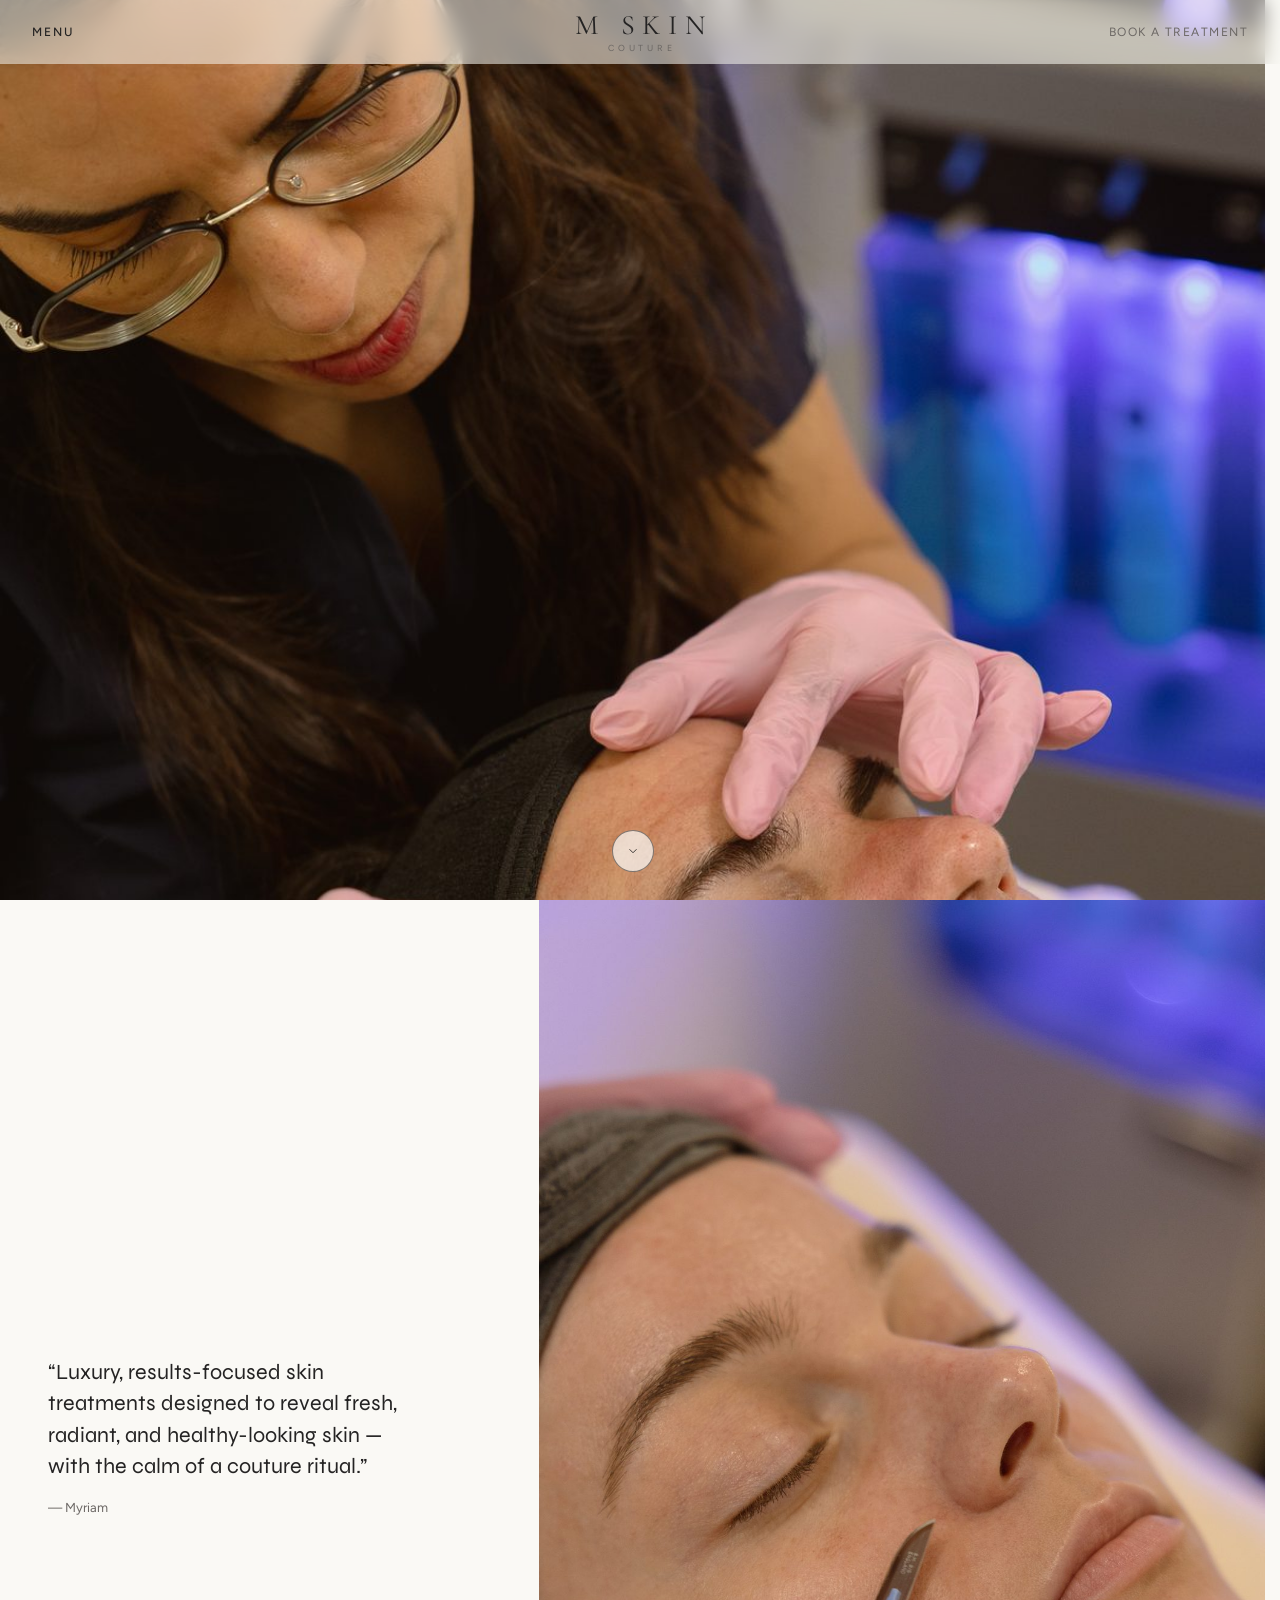
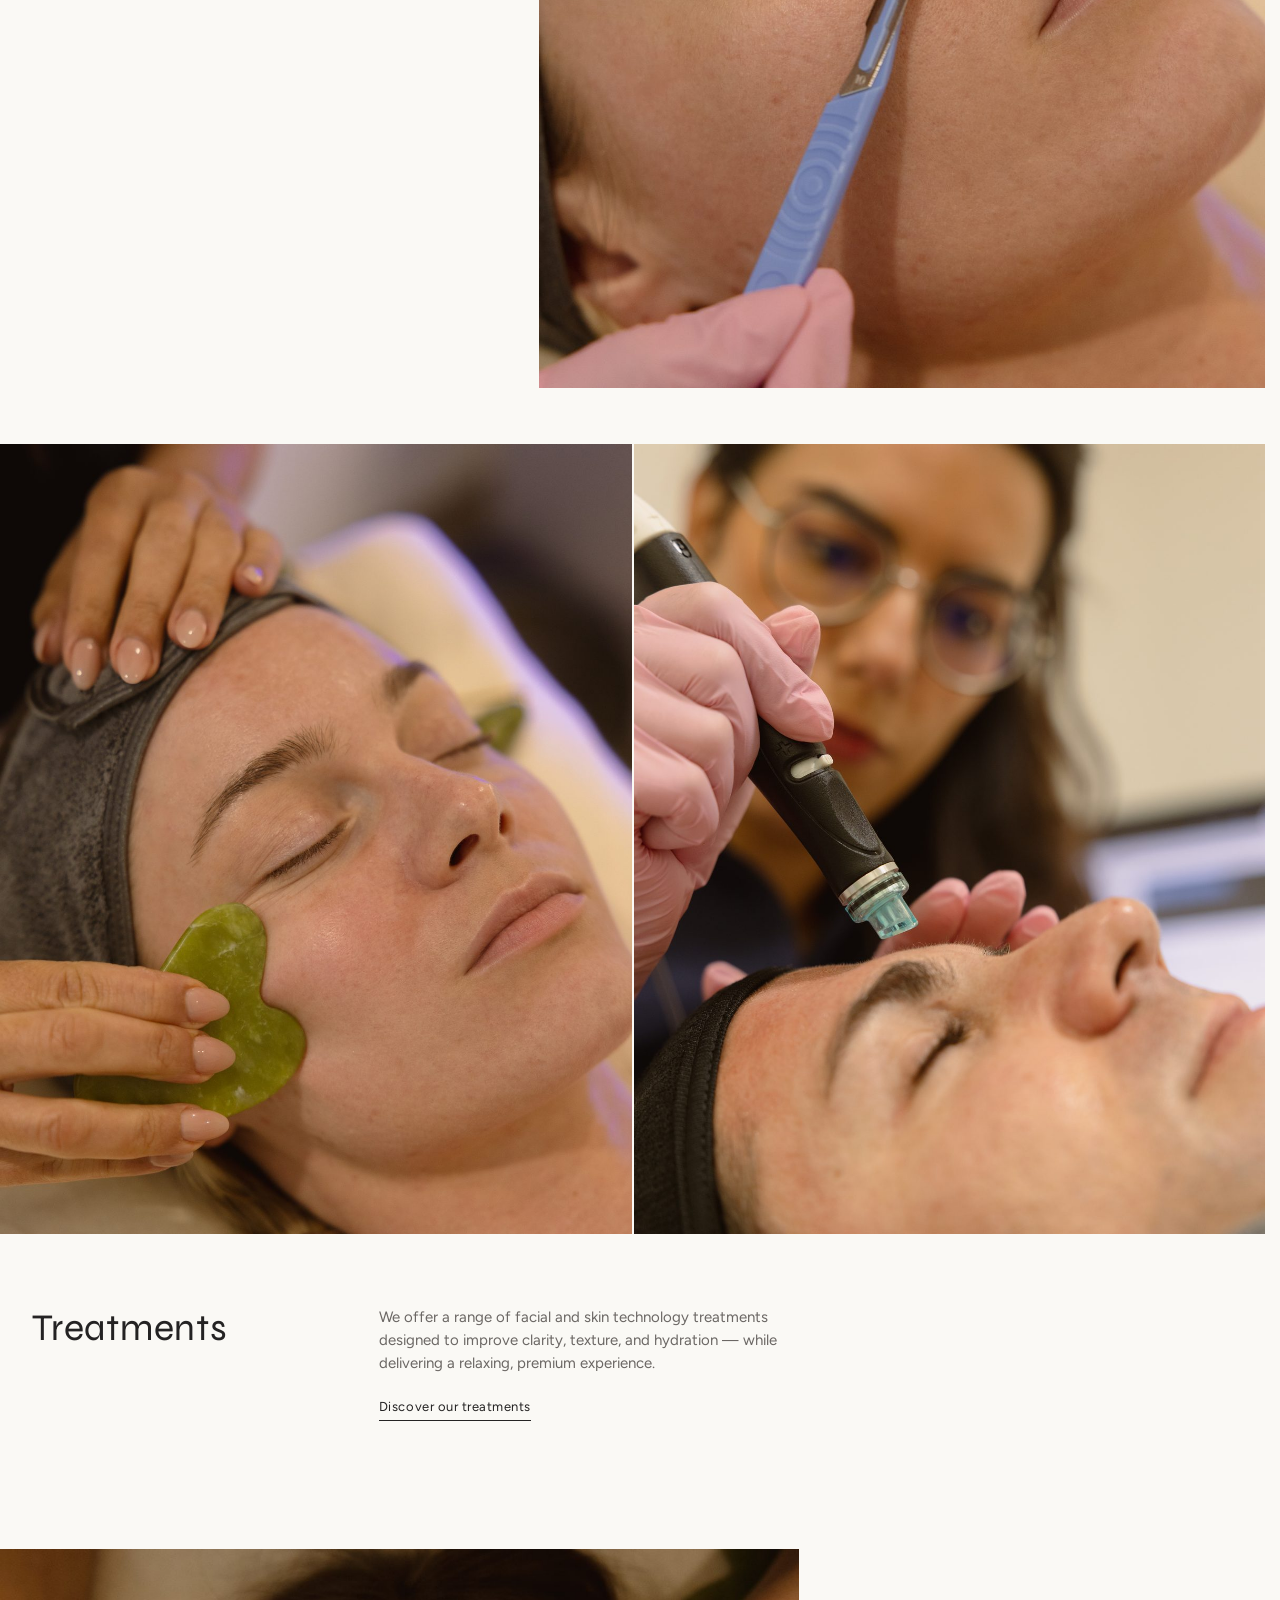
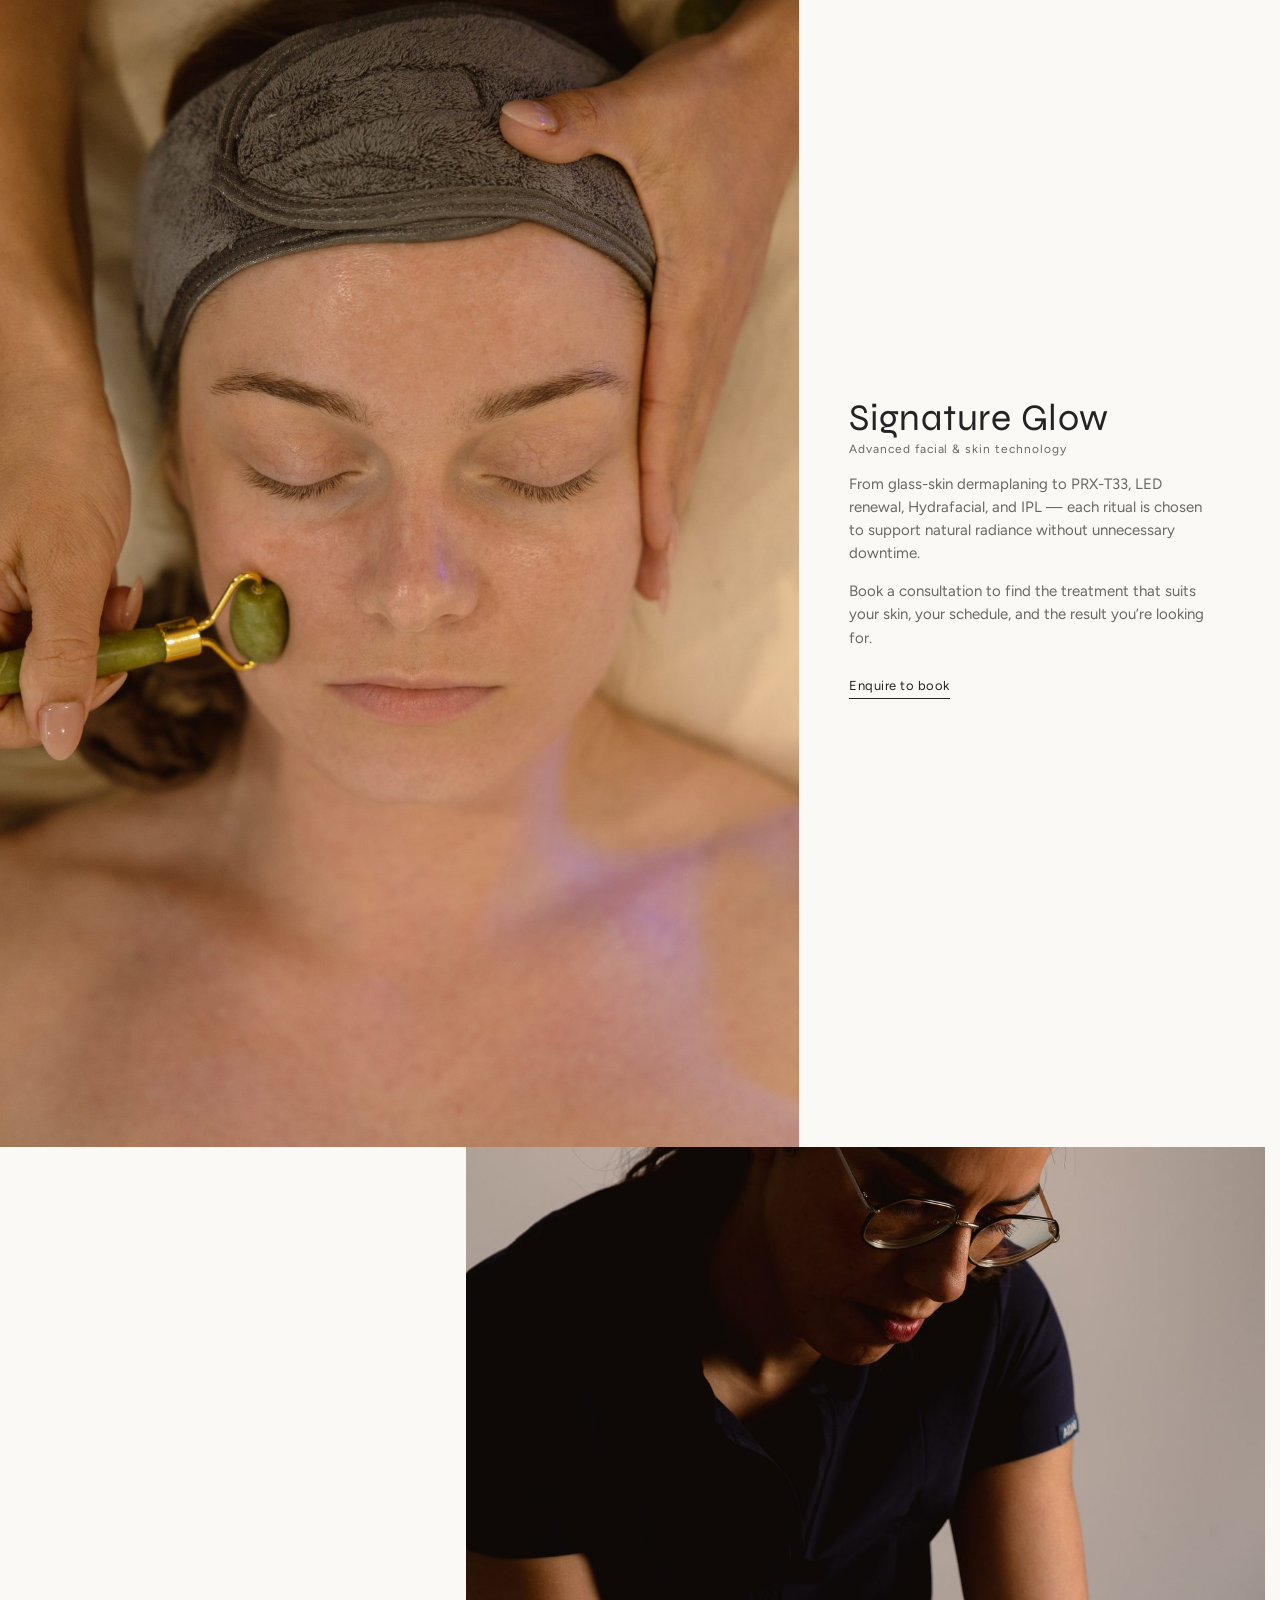
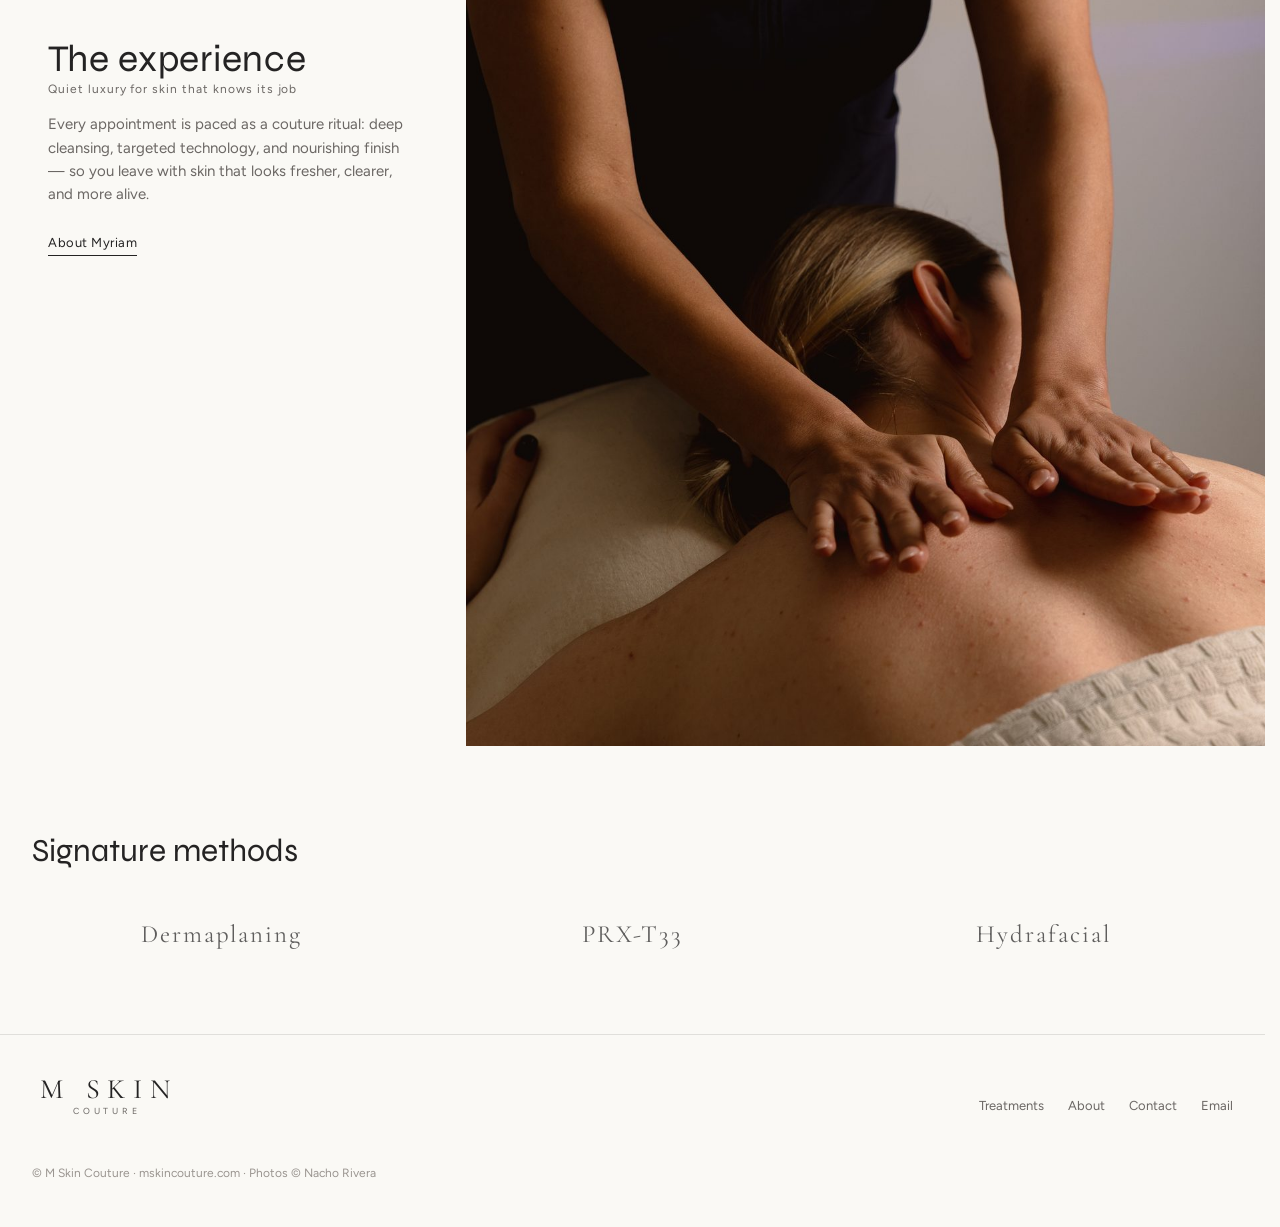
==== commit ea60dc71: "Tune photo placement: Myriam on hero and key sections Use Myriam-at-work as the hero, refine homepag" ====
--- a/index.html
+++ b/index.html
@@ -45,7 +45,7 @@
         <div class="hero-media">
           <img
             src="/images/hero.jpg"
-            alt="Jade roller facial treatment by M Skin Couture"
+            alt="Myriam performing a facial treatment"
             width="1800"
             height="1200"
             fetchpriority="high"
@@ -74,7 +74,7 @@
       <section class="section-tight">
         <div class="duo reveal">
           <img src="/images/duo-b.jpg" alt="Gua sha facial sculpting" width="1200" height="1800" loading="lazy" />
-          <img src="/images/massage-face.jpg" alt="Myriam performing a treatment" width="1200" height="1800" loading="lazy" />
+          <img src="/images/massage-face.jpg" alt="Hydrafacial technology close-up" width="1200" height="1800" loading="lazy" />
         </div>
         <div class="promo-text">
           <h2 class="reveal">Treatments</h2>
@@ -90,7 +90,7 @@
 
       <section class="feature-row">
         <div class="media-fill">
-          <img src="/images/peel.jpg" alt="Myriam performing a Hydrafacial" width="1200" height="1800" loading="lazy" />
+          <img src="/images/peel.jpg" alt="Jade roller facial treatment" width="1200" height="1800" loading="lazy" />
         </div>
         <div class="feature-copy reveal">
           <h2 class="section-title">Signature Glow</h2>
@@ -118,7 +118,7 @@
           <a class="text-link" href="/about.html">About Myriam</a>
         </div>
         <div class="media-fill">
-          <img src="/images/calm.jpg" alt="Hands during a relaxing treatment" width="1800" height="1200" loading="lazy" />
+          <img src="/images/calm.jpg" alt="Myriam during a treatment session" width="1200" height="1800" loading="lazy" />
         </div>
       </section>
 
--- a/css/styles.css
+++ b/css/styles.css
@@ -238,7 +238,7 @@
   width: 100%;
   height: 100%;
   object-fit: cover;
-  object-position: center 22%;
+  object-position: center 28%;
   transform: scale(1.04);
   animation: heroIn 1.8s var(--ease) forwards;
 }
